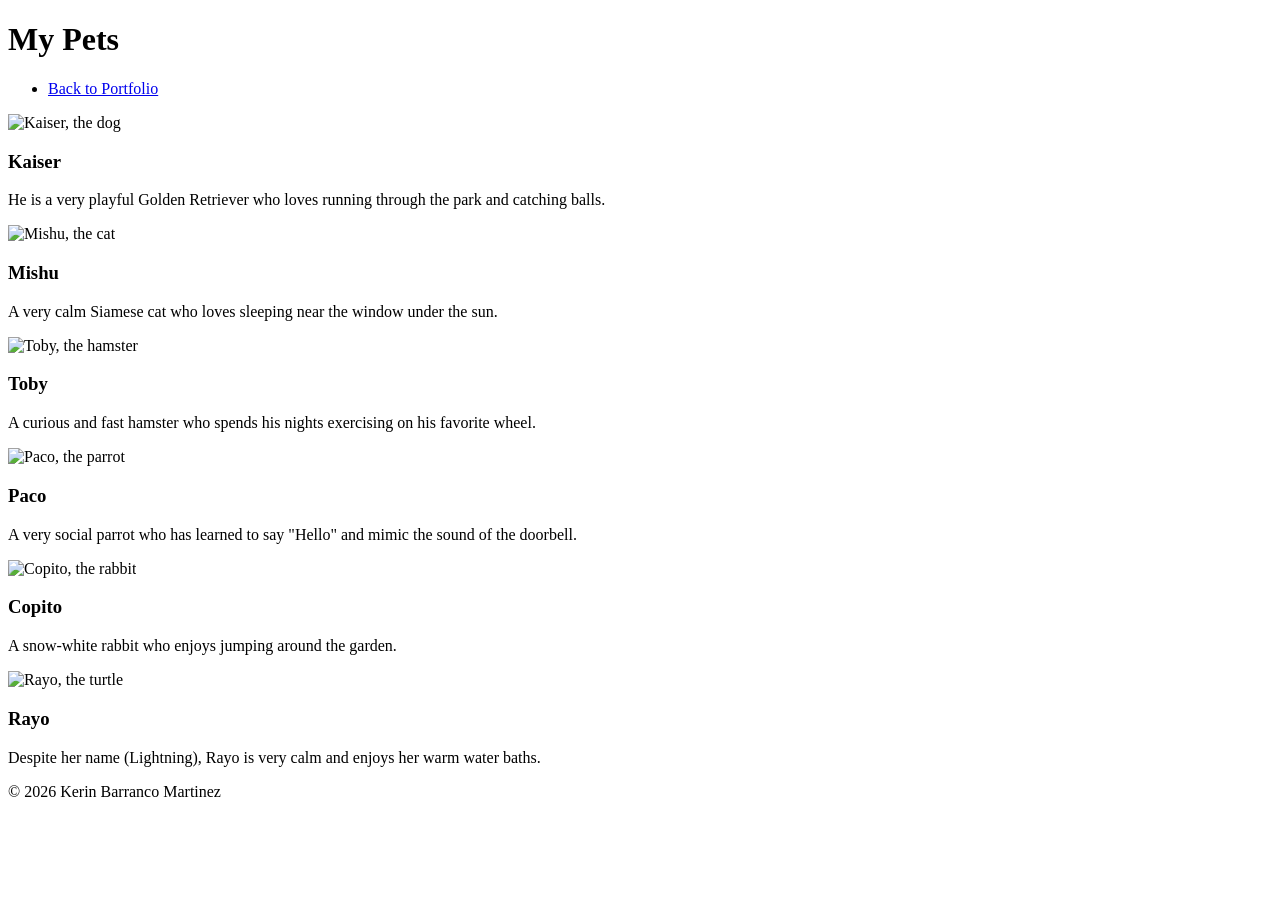
==== mascotas.html @ 3365f756 "Add files via upload" ====
<!DOCTYPE html>
<html lang="en">

<head>
    <meta charset="UTF-8">
    <meta name="viewport" content="width=device-width, initial-scale=1.0">
    <title>My Pets - Kerin Barranco Martinez</title>
    <link rel="stylesheet" href="css/styles.css">
</head>

<body>
    <header>
        <h1>My Pets</h1>
        <nav>
            <ul>
                <li><a href="index.html">Back to Portfolio</a></li>
            </ul>
        </nav>
    </header>

    <main>
        <section id="galeria-mascotas">
            <article>
                <img src="Imagenes/perro.webp" alt="Kaiser, the dog">
                <h3>Kaiser</h3>
                <p>He is a very playful Golden Retriever who loves running through the park and catching balls.</p>
            </article>

            <article>
                <img src="Imagenes/gata.webp" alt="Mishu, the cat">
                <h3>Mishu</h3>
                <p>A very calm Siamese cat who loves sleeping near the window under the sun.</p>
            </article>

            <article>
                <img src="Imagenes/hamster.webp" alt="Toby, the hamster">
                <h3>Toby</h3>
                <p>A curious and fast hamster who spends his nights exercising on his favorite wheel.</p>
            </article>

            <article>
                <img src="Imagenes/loro.webp" alt="Paco, the parrot">
                <h3>Paco</h3>
                <p>A very social parrot who has learned to say "Hello" and mimic the sound of the doorbell.</p>
            </article>

            <article>
                <img src="Imagenes/conejo.webp" alt="Copito, the rabbit">
                <h3>Copito</h3>
                <p>A snow-white rabbit who enjoys jumping around the garden.</p>
            </article>

            <article>
                <img src="Imagenes/tortuga.webp" alt="Rayo, the turtle">
                <h3>Rayo</h3>
                <p>Despite her name (Lightning), Rayo is very calm and enjoys her warm water baths.</p>
            </article>
        </section>
    </main>
    <footer>
        <p>&copy; 2026 Kerin Barranco Martinez</p>
    </footer>
</body>

</html>
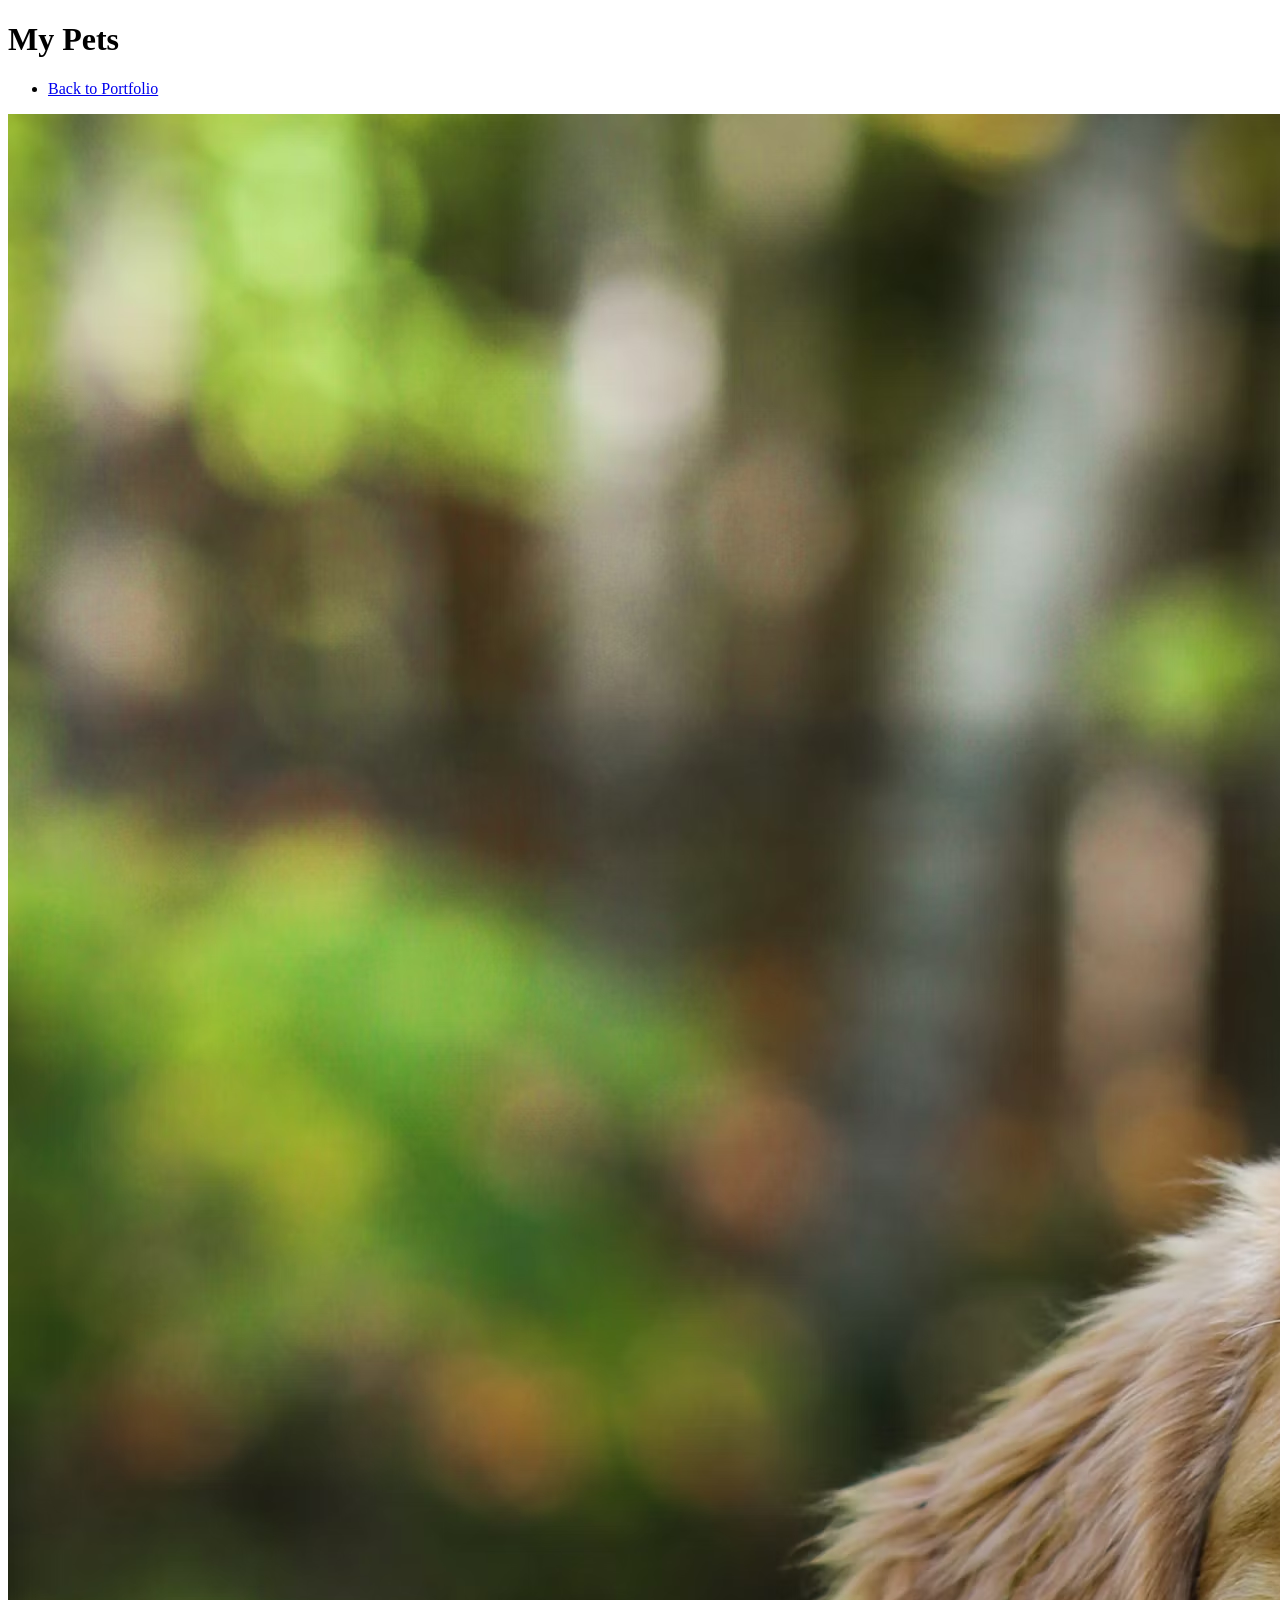
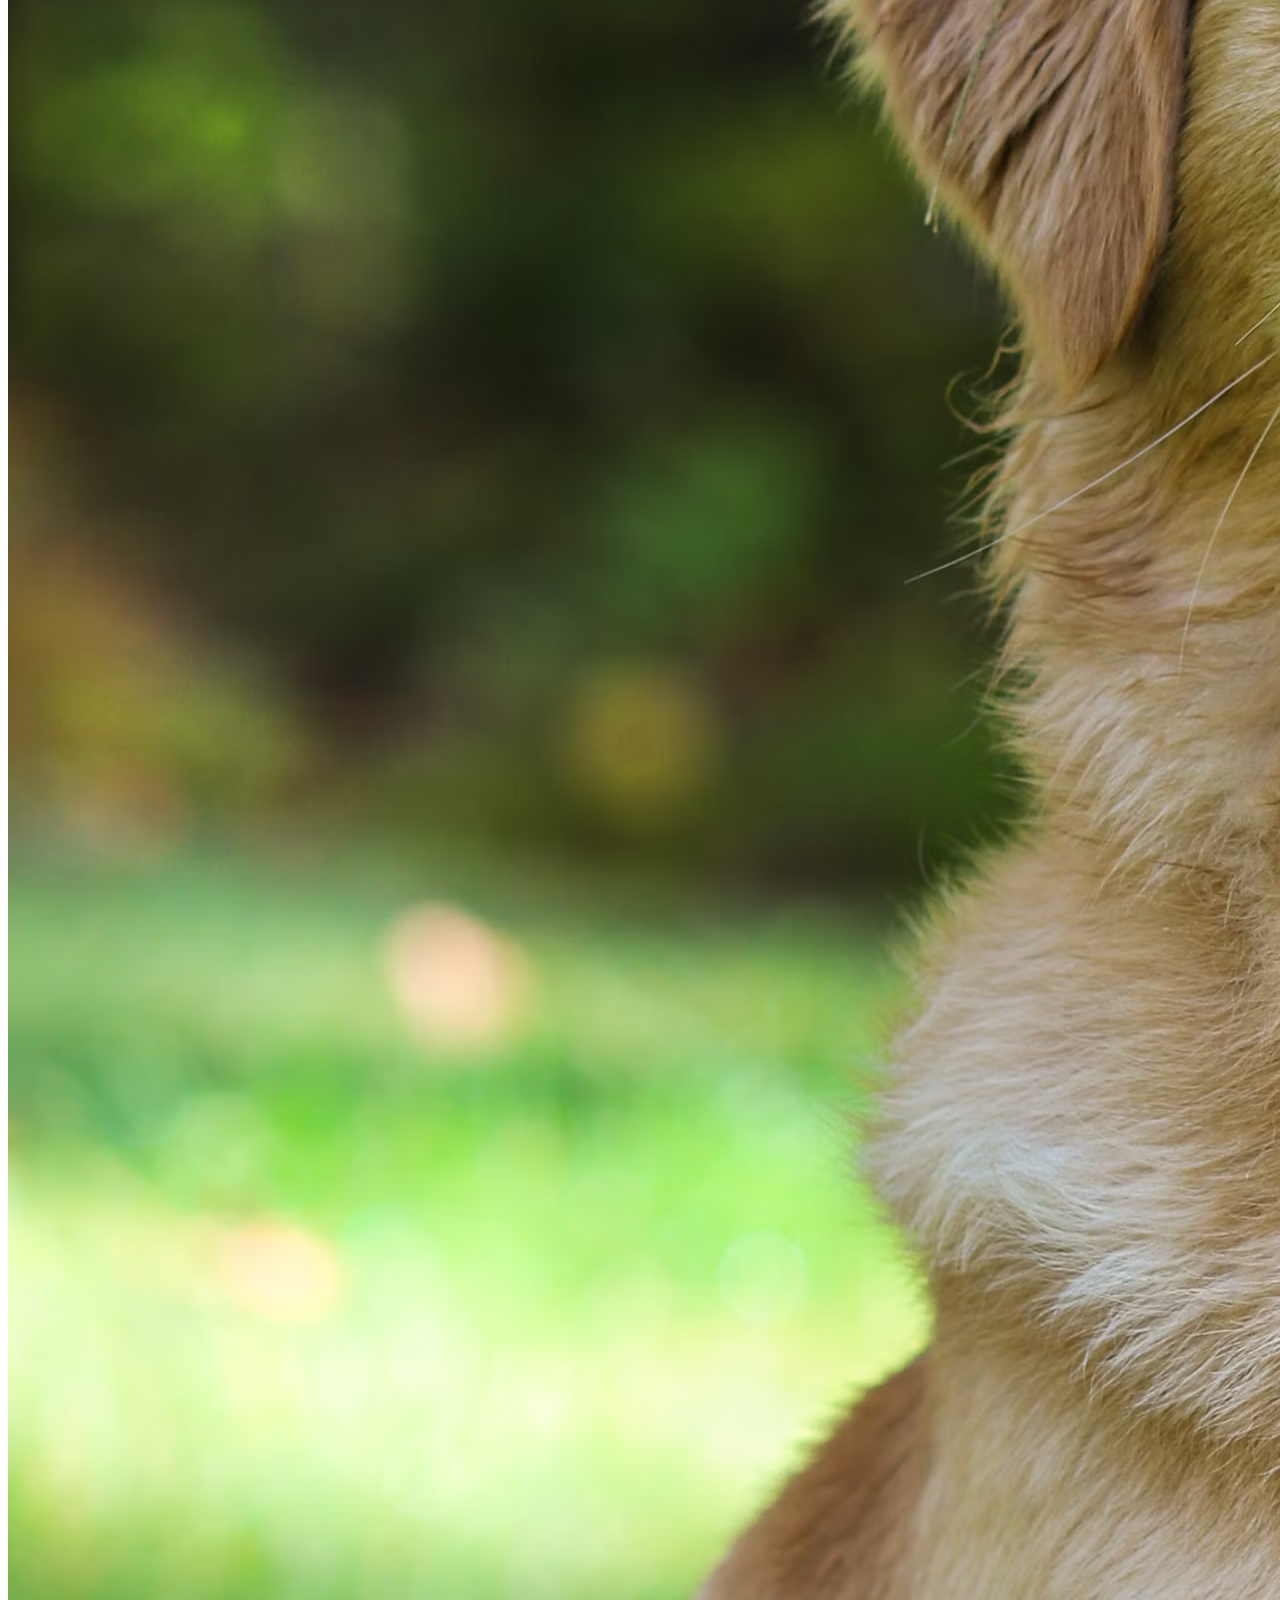
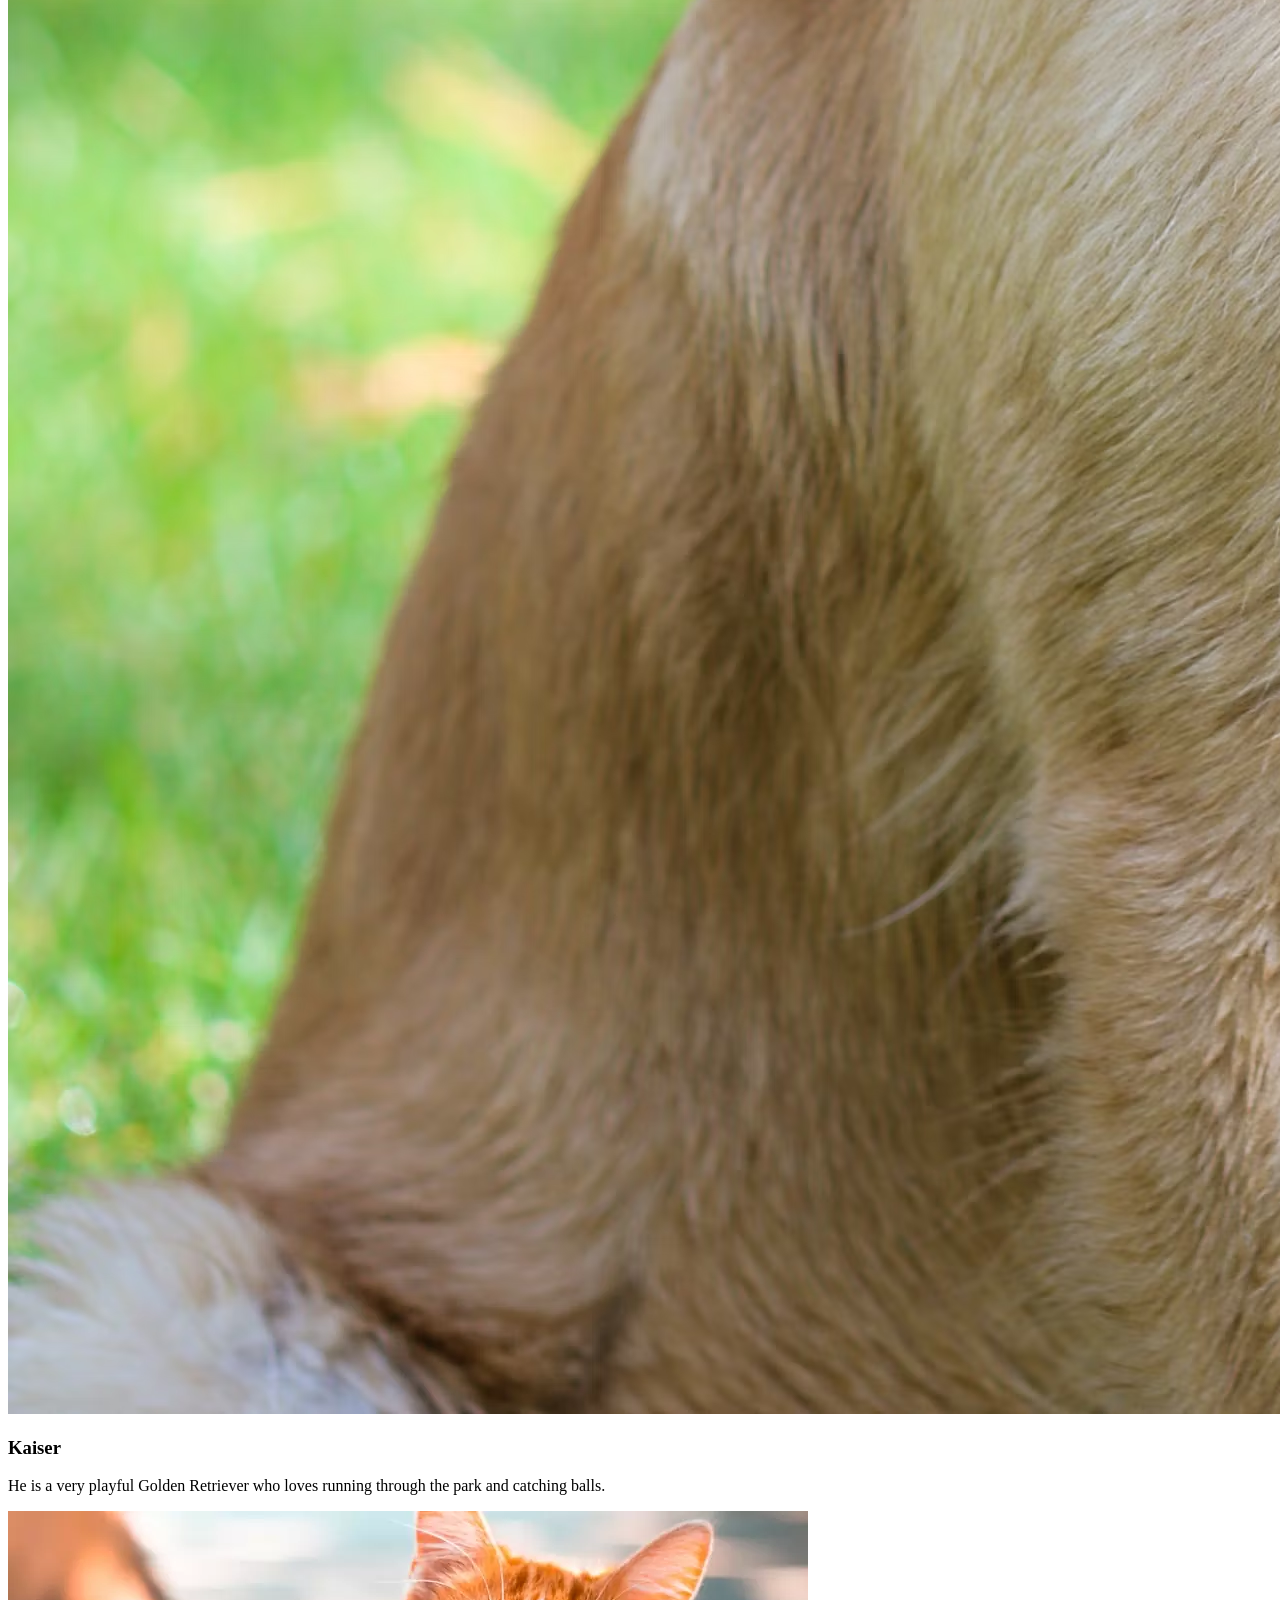
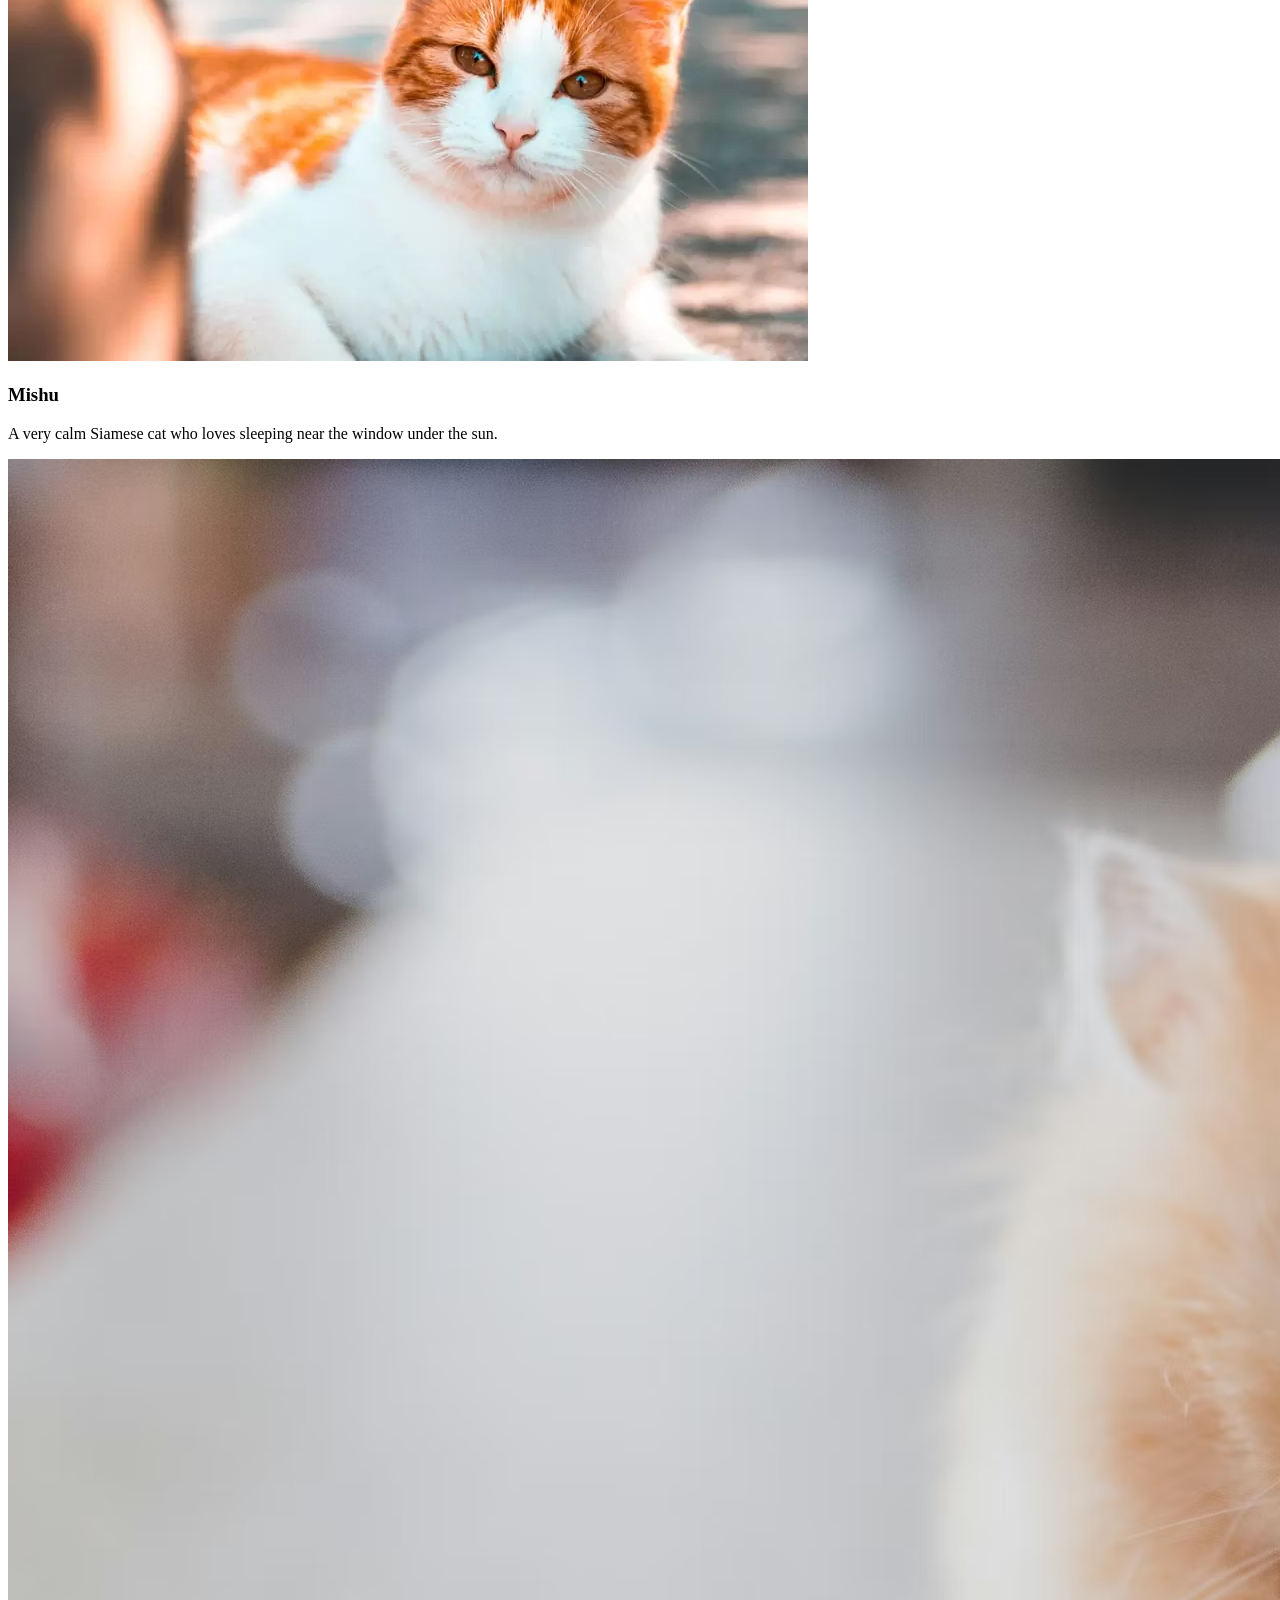
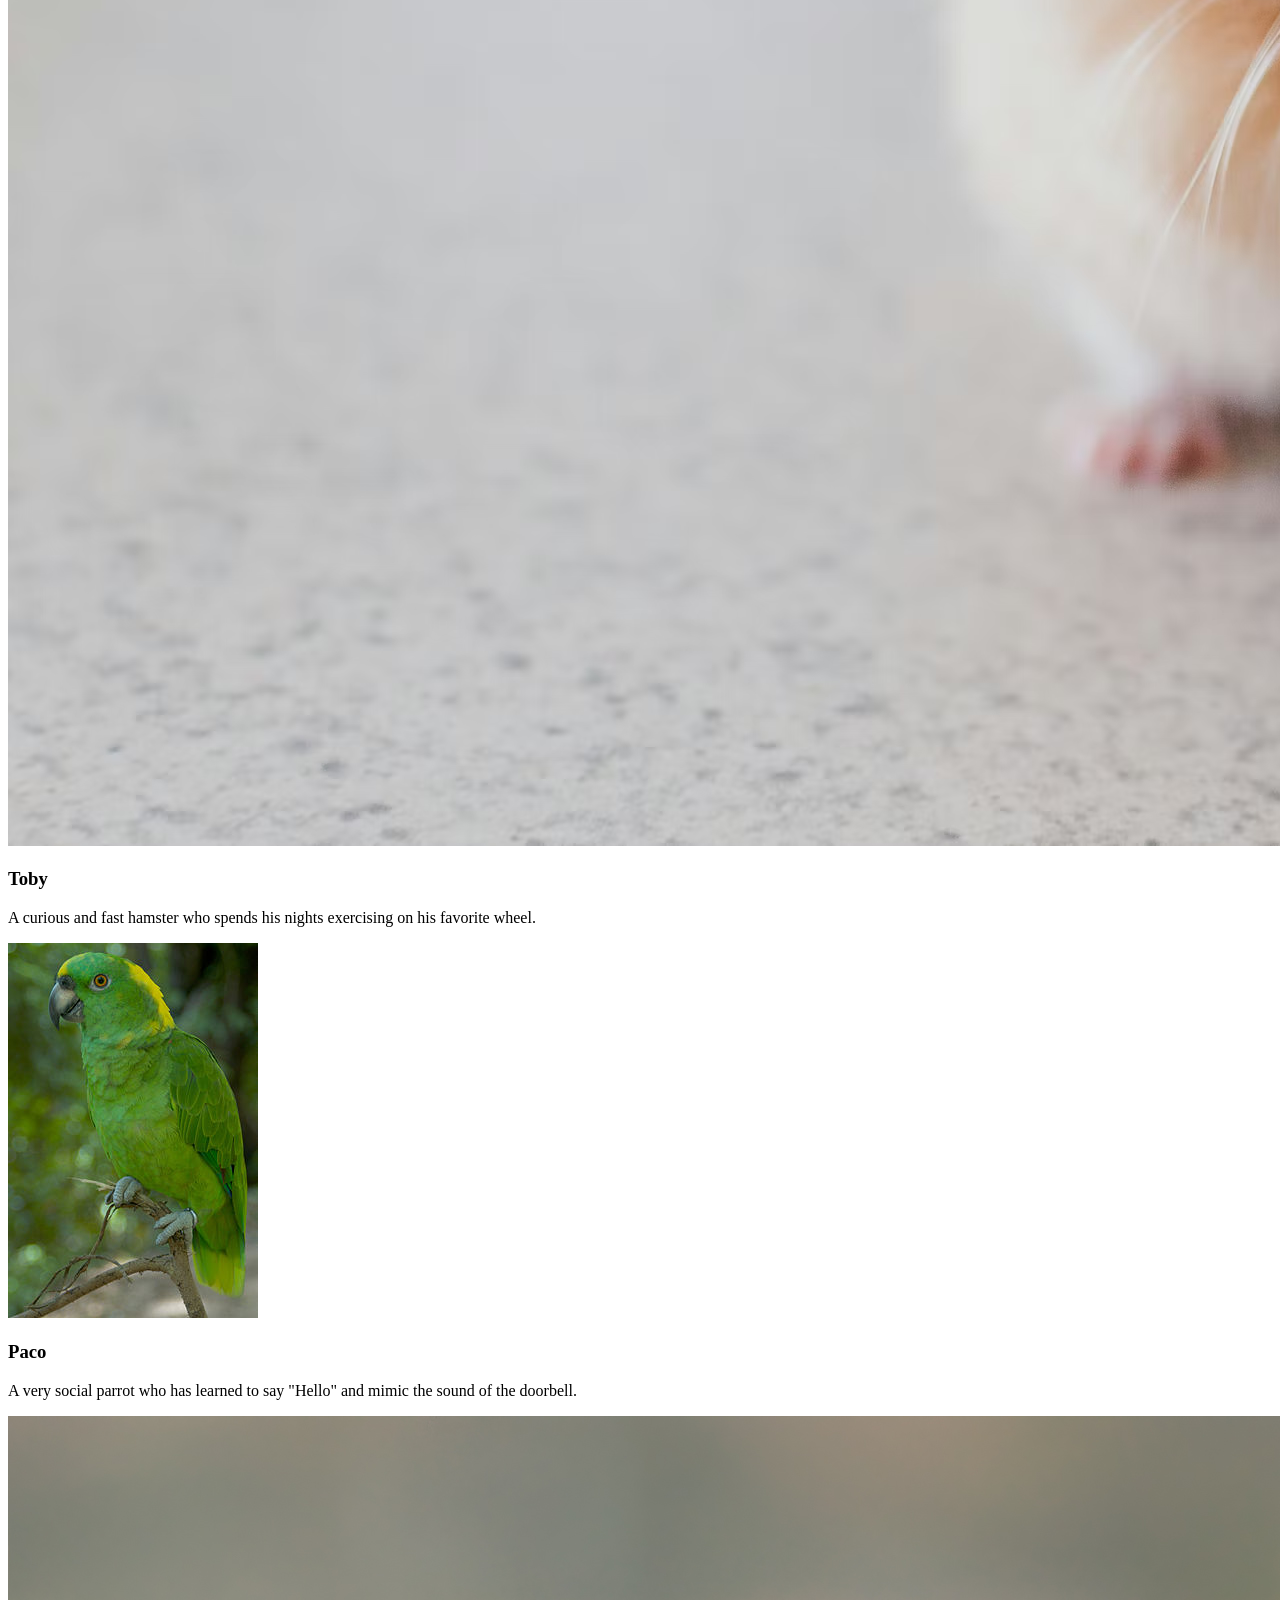
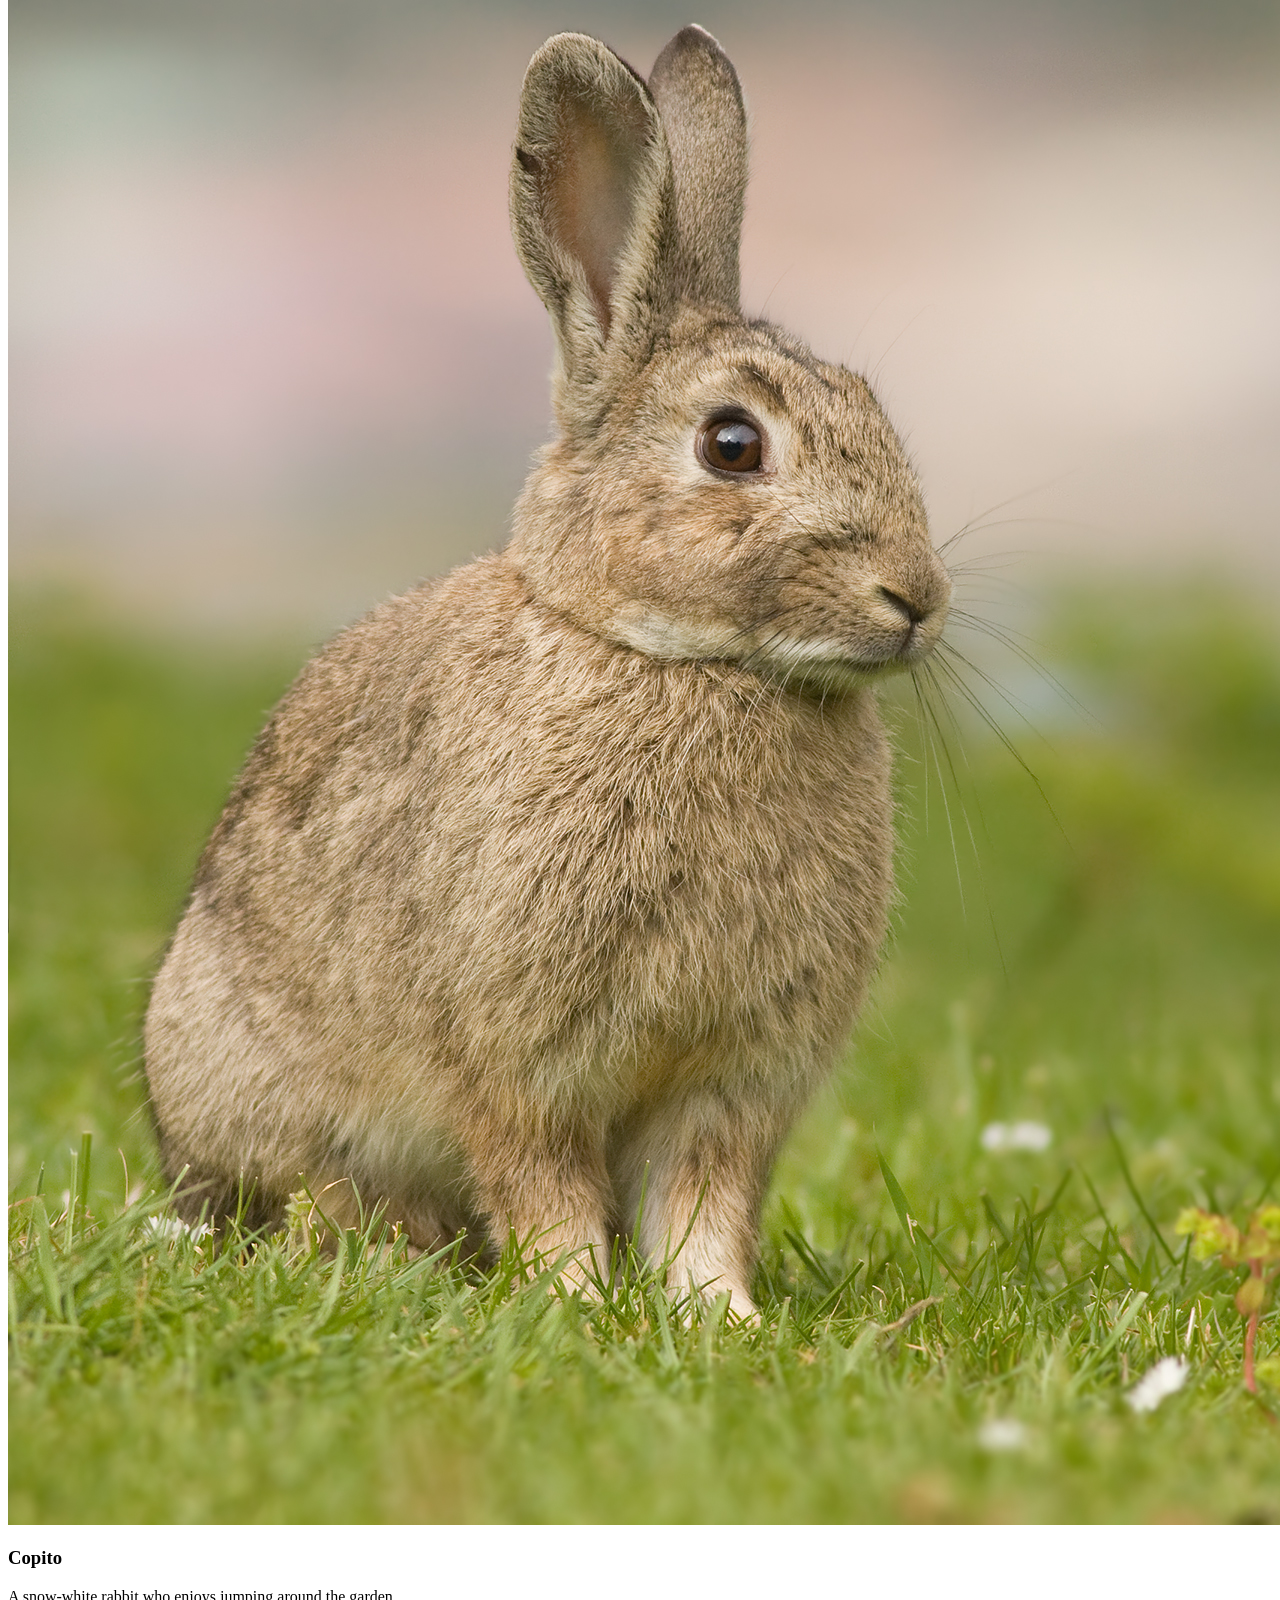
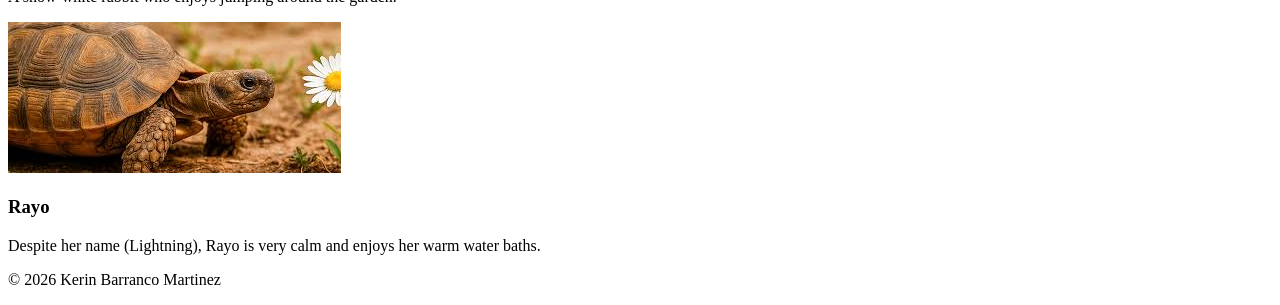
==== commit 0a53dc83: "añadiendo imágenes y actualización de mascotas" ====
--- a/mascotas.html
+++ b/mascotas.html
@@ -21,37 +21,37 @@
     <main>
         <section id="galeria-mascotas">
             <article>
-                <img src="Imagenes/perro.webp" alt="Kaiser, the dog">
+                <img src="imagenes/perro.webp" alt="Kaiser, the dog">
                 <h3>Kaiser</h3>
                 <p>He is a very playful Golden Retriever who loves running through the park and catching balls.</p>
             </article>
 
             <article>
-                <img src="Imagenes/gata.webp" alt="Mishu, the cat">
+                <img src="imagenes/gata.webp" alt="Mishu, the cat">
                 <h3>Mishu</h3>
                 <p>A very calm Siamese cat who loves sleeping near the window under the sun.</p>
             </article>
 
             <article>
-                <img src="Imagenes/hamster.webp" alt="Toby, the hamster">
+                <img src="imagenes/hamster.webp" alt="Toby, the hamster">
                 <h3>Toby</h3>
                 <p>A curious and fast hamster who spends his nights exercising on his favorite wheel.</p>
             </article>
 
             <article>
-                <img src="Imagenes/loro.webp" alt="Paco, the parrot">
+                <img src="imagenes/loro.webp" alt="Paco, the parrot">
                 <h3>Paco</h3>
                 <p>A very social parrot who has learned to say "Hello" and mimic the sound of the doorbell.</p>
             </article>
 
             <article>
-                <img src="Imagenes/conejo.webp" alt="Copito, the rabbit">
+                <img src="imagenes/conejo.webp" alt="Copito, the rabbit">
                 <h3>Copito</h3>
                 <p>A snow-white rabbit who enjoys jumping around the garden.</p>
             </article>
 
             <article>
-                <img src="Imagenes/tortuga.webp" alt="Rayo, the turtle">
+                <img src="imagenes/tortuga.webp" alt="Rayo, the turtle">
                 <h3>Rayo</h3>
                 <p>Despite her name (Lightning), Rayo is very calm and enjoys her warm water baths.</p>
             </article>
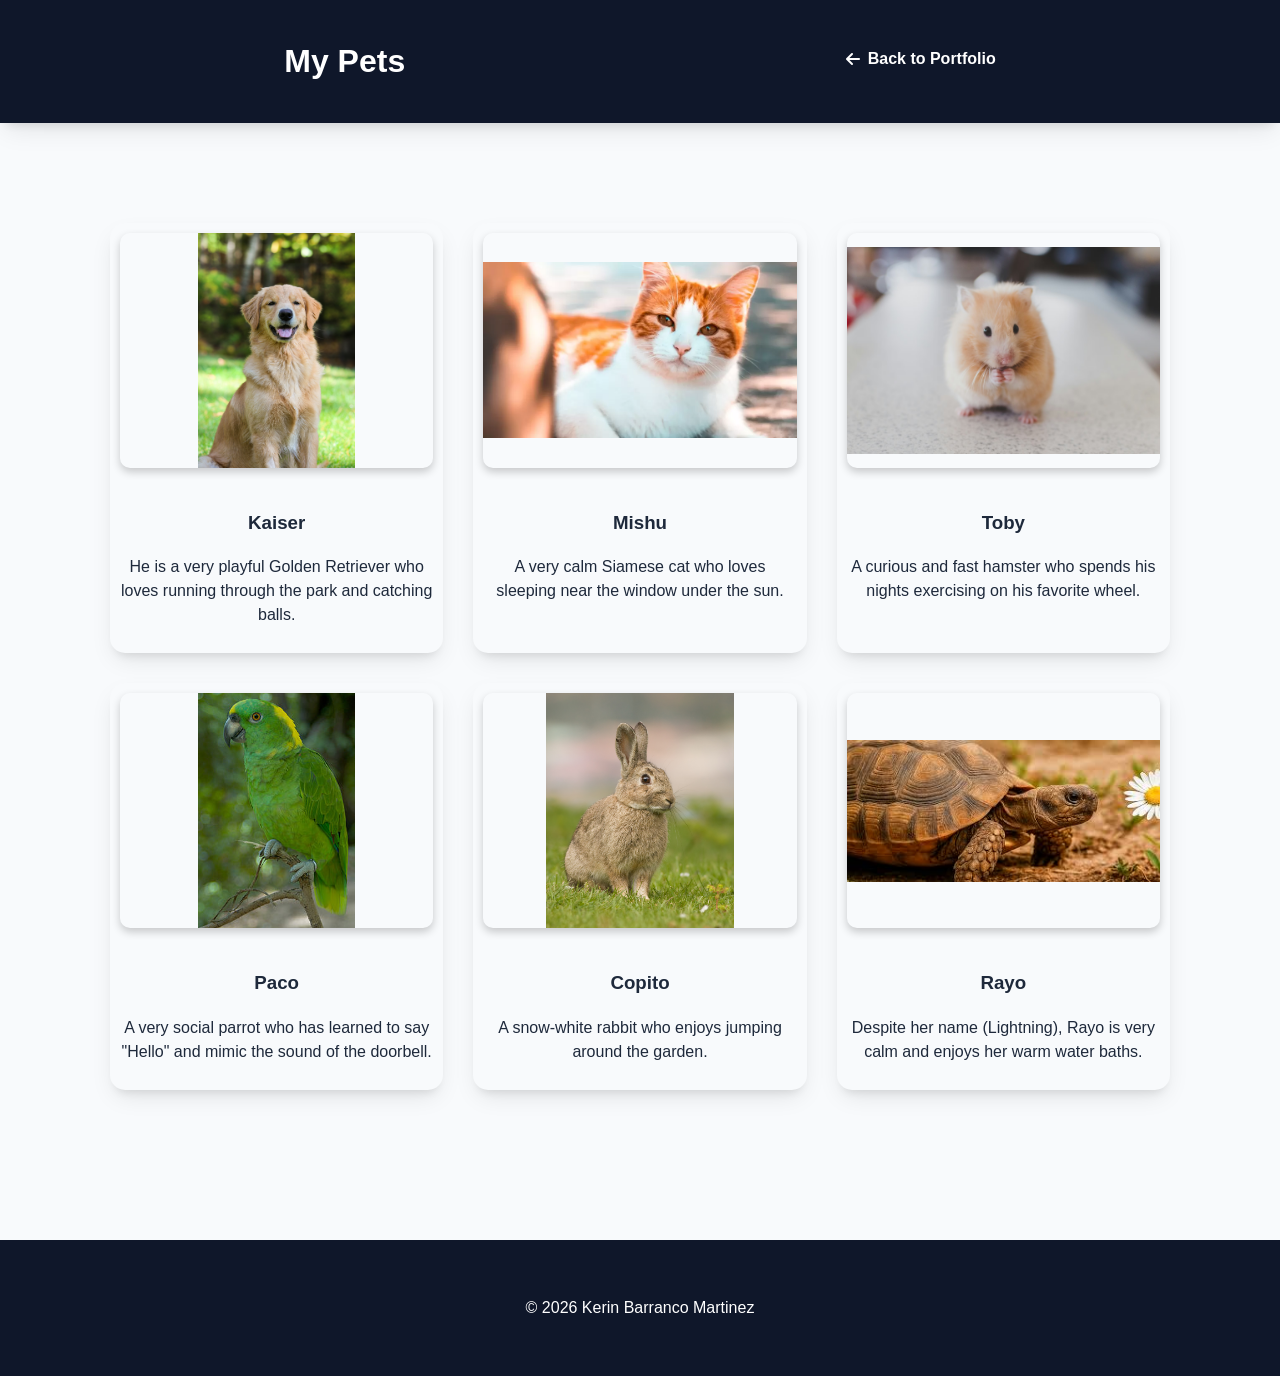
==== commit e1396f0f: "Add files via upload" ====
--- a/mascotas.html
+++ b/mascotas.html
@@ -5,6 +5,7 @@
     <meta charset="UTF-8">
     <meta name="viewport" content="width=device-width, initial-scale=1.0">
     <title>My Pets - Kerin Barranco Martinez</title>
+    <link rel="stylesheet" href="https://cdnjs.cloudflare.com/ajax/libs/font-awesome/6.4.0/css/all.min.css">
     <link rel="stylesheet" href="css/styles.css">
 </head>
 
@@ -12,9 +13,7 @@
     <header>
         <h1>My Pets</h1>
         <nav>
-            <ul>
-                <li><a href="index.html">Back to Portfolio</a></li>
-            </ul>
+            <a href="index.html" class="back-link"><i class="fas fa-arrow-left"></i> Back to Portfolio</a>
         </nav>
     </header>
 
@@ -60,6 +59,7 @@
     <footer>
         <p>&copy; 2026 Kerin Barranco Martinez</p>
     </footer>
+    <script src="js/script.js"></script>
 </body>
 
 </html>
--- a/css/styles.css
+++ b/css/styles.css
@@ -0,0 +1,366 @@
+/* Color variables for easy maintenance */
+:root {
+    --primary-color: #0f172a;
+    --secondary-color: #3b82f6;
+    --accent-color: #8b5cf6;
+    --bg-light: #f8fafc;
+    --text-dark: #1e293b;
+    --white: #ffffff;
+    --shadow: 0 10px 25px -5px rgba(0, 0, 0, 0.1), 0 8px 10px -6px rgba(0, 0, 0, 0.1);
+}
+
+/* General Styles */
+body {
+    font-family: 'Plus Jakarta Sans', sans-serif;
+    line-height: 1.5;
+    color: var(--text-dark);
+    margin: 0;
+    padding: 0;
+    background-color: var(--bg-light);
+}
+
+/* Header and Navigation */
+header {
+    position: sticky;
+    top: 0;
+    z-index: 1000;
+    display: flex;
+    justify-content: space-around;
+    align-items: center;
+    flex-wrap: wrap;
+    background-color: var(--primary-color);
+    color: var(--white);
+    padding: 1rem 5%;
+    box-shadow: var(--shadow);
+}
+
+nav ul {
+    list-style: none;
+    padding: 0;
+    margin: 0;
+    display: flex;
+    justify-content: center;
+    gap: 1.875rem;
+    /* 30px */
+}
+
+nav a {
+    color: var(--white);
+    text-decoration: none;
+    font-weight: 600;
+    transition: color 0.3s ease, border-bottom 0.3s ease;
+    padding-bottom: 0.3125rem;
+}
+
+nav a:hover {
+    color: var(--secondary-color);
+    border-bottom: 2px solid var(--secondary-color);
+}
+
+.menu-toggle {
+    display: none;
+    background: none;
+    border: none;
+    color: var(--white);
+    font-size: 1.5rem;
+    cursor: pointer;
+}
+
+.back-link {
+    display: flex;
+    align-items: center;
+    gap: 0.5rem;
+}
+
+/* Sections */
+main,
+section {
+    padding: 3.125rem 1.25rem;
+    max-width: 68.75rem;
+    margin: 0 auto;
+}
+
+/* Hero Section / About Me */
+#sobre-mi {
+    background: var(--white);
+    border-radius: 1.5rem;
+    margin-top: 2.5rem;
+    box-shadow: var(--shadow);
+    padding: 3.75rem 2.5rem;
+}
+
+.hero-content {
+    display: flex;
+    align-items: center;
+    justify-content: space-between;
+    gap: 2.5rem;
+    flex-wrap: wrap-reverse;
+}
+
+.hero-text {
+    flex: 1;
+    min-width: 300px;
+}
+
+.hero-text h1 {
+    font-size: 2.25rem;
+    margin-bottom: 0.625rem;
+}
+
+.hero-text span {
+    color: var(--secondary-color);
+}
+
+.profile-pic {
+    width: 15.625rem;
+    height: 15.625rem;
+    border-radius: 30% 70% 70% 30% / 30% 30% 70% 70%;
+    object-fit: cover;
+    border: 0.5rem solid var(--bg-light);
+    box-shadow: var(--shadow);
+    transition: border-radius 0.5s ease;
+}
+
+.profile-pic:hover {
+    border-radius: 50%;
+}
+
+.hero-buttons {
+    display: flex;
+    gap: 1rem;
+    margin: 1.5rem 0;
+}
+
+.hidden {
+    display: none;
+}
+
+#proyectos {
+    text-align: center;
+}
+
+/* Projects and Lists */
+#proyectos ul {
+    list-style: none;
+    padding: 0;
+    display: grid;
+    grid-template-columns: repeat(auto-fit, minmax(280px, 400px));
+    gap: 1.5625rem;
+    justify-content: center;
+}
+
+#proyectos li {
+    background: var(--white);
+    margin: 0;
+    padding: 1.25rem;
+    border-left: none;
+    border-bottom: 4px solid var(--secondary-color);
+    box-shadow: var(--shadow);
+    border-radius: 16px;
+    display: flex;
+    flex-direction: column;
+    justify-content: space-between;
+    transition: transform 0.3s ease;
+}
+
+#proyectos li:hover {
+    transform: translateY(-5px);
+}
+
+#proyectos li img {
+    width: 100%;
+    height: 11.25rem;
+    object-fit: cover;
+    border-radius: 0.75rem;
+    margin-bottom: 0.9375rem;
+}
+
+.project-links {
+    display: flex;
+    justify-content: center;
+    margin-top: 0.9375rem;
+}
+
+#proyectos li a {
+    display: inline-block;
+    color: var(--white);
+    background-color: var(--primary-color);
+    text-decoration: none;
+    font-weight: bold;
+    padding: 0.625rem 1.25rem;
+    border-radius: 0.5rem;
+    transition: all 0.3s ease;
+}
+
+/* Style for the "View Code" button */
+#proyectos li a.secondary {
+    background-color: var(--primary-color);
+}
+
+#proyectos li a:hover {
+    background-color: var(--secondary-color);
+    transform: scale(1.05);
+}
+
+#contacto {
+    text-align: center;
+}
+
+.social-links {
+    display: flex;
+    justify-content: center;
+    gap: 1.25rem;
+    flex-wrap: wrap;
+    margin-top: 1.875rem;
+}
+
+.social-btn {
+    display: flex;
+    align-items: center;
+    gap: 10px;
+    text-decoration: none;
+    color: var(--white);
+    background-color: var(--primary-color);
+    padding: 0.75rem 1.5rem;
+    border-radius: 0.75rem;
+    font-weight: 600;
+    transition: all 0.3s ease;
+    box-shadow: var(--shadow);
+    border: none;
+    cursor: pointer;
+}
+
+.social-btn i {
+    font-size: 1.1rem;
+}
+
+.social-btn:hover {
+    background-color: var(--secondary-color);
+    transform: translateY(-3px);
+}
+
+/* Pet Gallery (mascotas.html) */
+#galeria-mascotas {
+    display: flex;
+    flex-wrap: wrap;
+    gap: 1.875rem;
+    justify-content: center;
+}
+
+#galeria-mascotas article {
+    background: var(--bg-light);
+    padding: 0.625rem;
+    border-radius: 0.9375rem;
+    text-align: center;
+    box-shadow: var(--shadow);
+    transition: transform 0.3s ease;
+    flex: 1 1 18.75rem;
+    max-width: 350px;
+}
+
+#galeria-mascotas article:hover {
+    transform: translateY(-10px);
+}
+
+#galeria-mascotas img {
+    width: 100%;
+    max-width: 100%;
+    height: auto;
+    aspect-ratio: 4/3;
+    object-fit: contain;
+    border-radius: 0.625rem;
+    box-shadow: 0 4px 8px rgba(0, 0, 0, 0.2);
+    margin-bottom: 0.9375rem;
+}
+
+/* Media Queries */
+
+/* Tablet: Pantallas medianas */
+@media (max-width: 992px) {
+    #proyectos ul {
+        grid-template-columns: repeat(2, 1fr);
+    }
+
+    #galeria-mascotas {
+        display: grid;
+        grid-template-columns: repeat(3, 1fr);
+    }
+
+    #galeria-mascotas article {
+        max-width: none;
+    }
+}
+
+/* Tablet: Pantallas medianas (ajuste de rejilla antes del modo móvil) */
+@media (max-width: 850px) and (min-width: 601px) {
+    #proyectos ul {
+        grid-template-columns: repeat(2, 1fr);
+    }
+    
+    .menu-toggle {
+        display: none;
+    }
+}
+
+/* Mobile: Dispositivos pequeños (menores a 600px) */
+@media (max-width: 600px) {
+    header {
+        justify-content: space-between;
+        padding: 0.8rem 1rem;
+        flex-direction: row; /* Asegura que el h1 y el botón estén en la misma línea */
+        align-items: center;
+    }
+
+    header h1 {
+        font-size: 1.1rem;
+        margin: 0;
+    }
+
+    .menu-toggle {
+        display: block; /* Muestra el botón de hamburguesa solo aquí */
+        min-width: 40px;
+        min-height: 40px;
+    }
+
+    nav ul {
+        display: none; /* Oculto por defecto en móvil */
+        flex-direction: column;
+        position: absolute;
+        top: 100%; /* Se despliega justo debajo del header */
+        left: 0;
+        width: 100%;
+        background-color: var(--primary-color);
+        padding: 1rem 0;
+        gap: 1rem;
+        text-align: center;
+        box-shadow: var(--shadow);
+        z-index: 999;
+    }
+
+    nav ul.active {
+        display: flex; /* Se muestra cuando el JS añade la clase 'active' */
+    }
+
+    /* Ajustes de cuadrícula para móviles */
+    #proyectos ul {
+        grid-template-columns: 1fr;
+    }
+
+    #galeria-mascotas {
+        display: grid;
+        grid-template-columns: repeat(2, 1fr);
+    }
+
+    #galeria-mascotas article {
+        max-width: none;
+    }
+}
+
+/* Footer */
+footer {
+    text-align: center;
+    padding: 40px;
+    background-color: var(--primary-color);
+    color: white;
+    margin-top: 50px;
+}
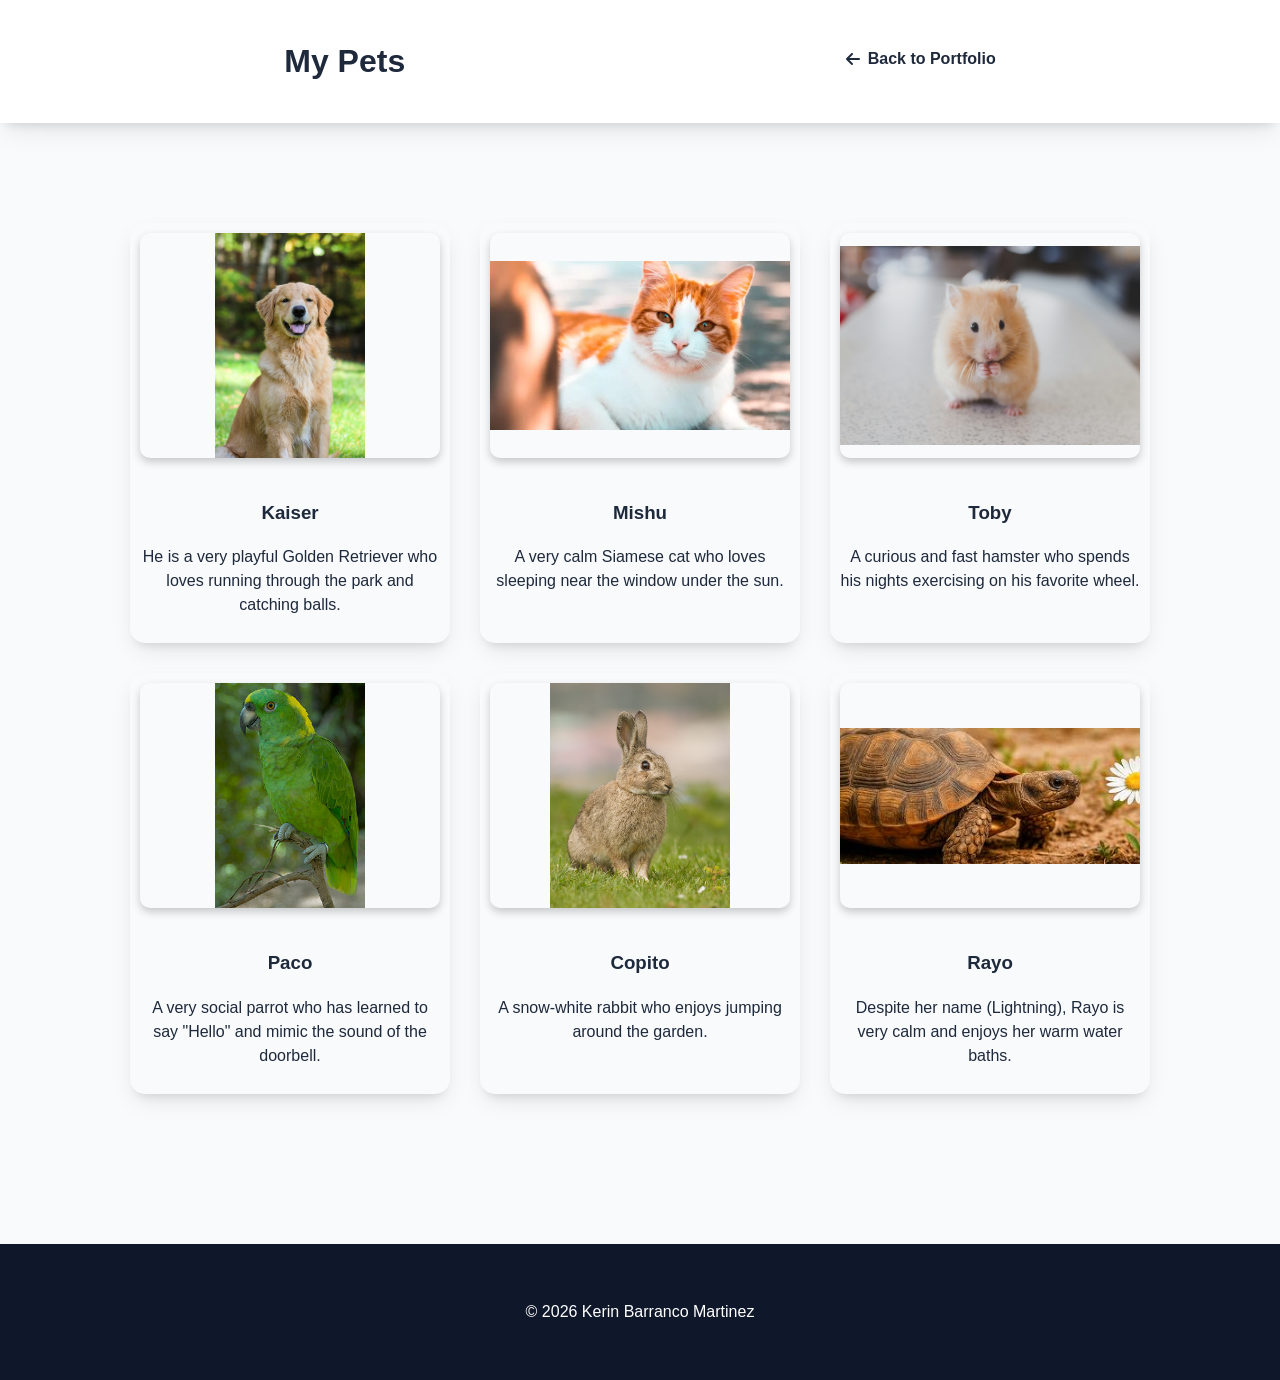
==== commit f14595e5: "Add files via upload" ====
--- a/mascotas.html
+++ b/mascotas.html
@@ -7,6 +7,9 @@
     <title>My Pets - Kerin Barranco Martinez</title>
     <link rel="stylesheet" href="https://cdnjs.cloudflare.com/ajax/libs/font-awesome/6.4.0/css/all.min.css">
     <link rel="stylesheet" href="css/styles.css">
+    <!-- Espacio para agregar un favicon -->
+    <link rel="icon" href="logos/favicon.webp" type="image/webp" sizes="32x32">
+    <link rel="apple-touch-icon" href="logos/favicon.webp" sizes="180x180">
 </head>
 
 <body>
--- a/css/styles.css
+++ b/css/styles.css
@@ -10,6 +10,11 @@
 }
 
 /* General Styles */
+/* AÑADIDO: El box-sizing es vital para que Firefox no estire el menú más de la cuenta */
+* {
+    box-sizing: border-box;
+}
+
 body {
     font-family: 'Plus Jakarta Sans', sans-serif;
     line-height: 1.5;
@@ -28,10 +33,23 @@
     justify-content: space-around;
     align-items: center;
     flex-wrap: wrap;
-    background-color: var(--primary-color);
-    color: var(--white);
+    background-color: var(--white);
+    color: var(--text-dark);
     padding: 1rem 5%;
     box-shadow: var(--shadow);
+}
+
+.logo-container {
+    display: flex;
+    align-items: center;
+    gap: 15px;
+}
+
+.logo-container .logo {
+    height: 120px; /* Tamaño ajustable para el logo */
+    width: auto;
+    object-fit: contain;
+    max-height: 150px;
 }
 
 nav ul {
@@ -41,11 +59,10 @@
     display: flex;
     justify-content: center;
     gap: 1.875rem;
-    /* 30px */
 }
 
 nav a {
-    color: var(--white);
+    color: var(--text-dark);
     text-decoration: none;
     font-weight: 600;
     transition: color 0.3s ease, border-bottom 0.3s ease;
@@ -61,7 +78,7 @@
     display: none;
     background: none;
     border: none;
-    color: var(--white);
+    color: var(--text-dark);
     font-size: 1.5rem;
     cursor: pointer;
 }
@@ -131,8 +148,9 @@
     margin: 1.5rem 0;
 }
 
+/* ESTO ES LO QUE TE FALTABA: No borrar el sistema de visibilidad */
 .hidden {
-    display: none;
+    display: none !important;
 }
 
 #proyectos {
@@ -192,7 +210,6 @@
     transition: all 0.3s ease;
 }
 
-/* Style for the "View Code" button */
 #proyectos li a.secondary {
     background-color: var(--primary-color);
 }
@@ -237,6 +254,81 @@
 .social-btn:hover {
     background-color: var(--secondary-color);
     transform: translateY(-3px);
+}
+
+/* Contact Form Styles */
+.contact-box {
+    background: var(--white);
+    padding: 2.5rem;
+    border-radius: 1rem;
+    box-shadow: var(--shadow);
+    max-width: 600px;
+    margin: 2.5rem auto 0;
+    text-align: left;
+}
+
+.contact-box h3 {
+    text-align: center;
+    margin-top: 0;
+    margin-bottom: 1.5rem;
+    color: var(--primary-color);
+}
+
+.contact-form {
+    display: flex;
+    flex-direction: column;
+    gap: 1.25rem;
+}
+
+.form-group {
+    display: flex;
+    flex-direction: column;
+    gap: 0.5rem;
+}
+
+.form-group label {
+    font-weight: 600;
+    color: var(--text-dark);
+}
+
+.form-group input,
+.form-group textarea {
+    padding: 0.8rem;
+    border: 1px solid #cbd5e1;
+    border-radius: 0.5rem;
+    font-family: inherit;
+    font-size: 1rem;
+    background-color: var(--bg-light);
+    transition: border-color 0.3s ease, box-shadow 0.3s ease;
+}
+
+.form-group input:focus,
+.form-group textarea:focus {
+    outline: none;
+    border-color: var(--secondary-color);
+    box-shadow: 0 0 0 3px rgba(59, 130, 246, 0.2);
+}
+
+.submit-btn {
+    background-color: var(--secondary-color);
+    color: var(--white);
+    border: none;
+    padding: 1rem;
+    border-radius: 0.5rem;
+    font-size: 1.1rem;
+    font-weight: bold;
+    cursor: pointer;
+    transition: background-color 0.3s ease, transform 0.2s ease;
+    margin-top: 0.5rem;
+    display: flex;
+    justify-content: center;
+    align-items: center;
+    gap: 10px;
+}
+
+.submit-btn:hover {
+    background-color: #2563eb;
+    transform: translateY(-2px);
 }
 
 /* Pet Gallery (mascotas.html) */
@@ -275,39 +367,47 @@
 
 /* Media Queries */
 
-/* Tablet: Pantallas medianas */
-@media (max-width: 992px) {
+/* Pantallas medianas (Tablets) */
+@media (min-width: 768px) and (max-width: 1024px) {
     #proyectos ul {
         grid-template-columns: repeat(2, 1fr);
     }
-
     #galeria-mascotas {
         display: grid;
         grid-template-columns: repeat(3, 1fr);
     }
-
     #galeria-mascotas article {
         max-width: none;
     }
 }
 
-/* Tablet: Pantallas medianas (ajuste de rejilla antes del modo móvil) */
+/* Pantallas grandes (Escritorio) */
+@media (min-width: 1025px) {
+    #proyectos ul {
+        grid-template-columns: repeat(auto-fit, minmax(280px, 1fr));
+    }
+    #galeria-mascotas {
+        display: flex; /* Mantenemos el flex wrap original o usamos grid */
+        flex-wrap: wrap;
+        justify-content: center;
+    }
+}
+
 @media (max-width: 850px) and (min-width: 601px) {
     #proyectos ul {
         grid-template-columns: repeat(2, 1fr);
     }
-    
     .menu-toggle {
         display: none;
     }
 }
 
-/* Mobile: Dispositivos pequeños (menores a 600px) */
+/* Mobile: EL AJUSTE ESTÁ AQUÍ */
 @media (max-width: 600px) {
     header {
         justify-content: space-between;
         padding: 0.8rem 1rem;
-        flex-direction: row; /* Asegura que el h1 y el botón estén en la misma línea */
+        flex-direction: row;
         align-items: center;
     }
 
@@ -316,32 +416,59 @@
         margin: 0;
     }
 
+    .logo-container .logo {
+        height: 80px; /* Logo un poco más pequeño en móviles */
+    }
+
     .menu-toggle {
-        display: block; /* Muestra el botón de hamburguesa solo aquí */
-        min-width: 40px;
-        min-height: 40px;
+        display: flex;
+        width: 50px;
+        height: 50px;
+        padding: 0;
+        background: transparent;
+        align-items: center;
+        justify-content: center;
+    }
+
+    nav {
+        position: static; /* Firefox se comporta mejor así con absolute children */
     }
 
     nav ul {
-        display: none; /* Oculto por defecto en móvil */
-        flex-direction: column;
+        display: none;
+        flex-direction: column; /* PARA QUE EL TAMAÑO SEA CONTROLADO */
         position: absolute;
-        top: 100%; /* Se despliega justo debajo del header */
-        left: 0;
+        top: 100%;
+        right: 0; /* ANCLADO A LA DERECHA */
+        width: 250px; /* TAMAÑO ARREGLADO */
+        background-color: var(--white);
+        padding: 1.5rem 1rem;
+        gap: 0.8rem;
+        box-shadow: var(--shadow);
+        z-index: 2000; /* POR ENCIMA DE TODO EN FIREFOX */
+        border-radius: 0 0 0 15px;
+    }
+
+    nav ul.active {
+        display: flex !important;
+    }
+
+    nav ul li {
+        flex: none; /* Quitamos el 40% que los hacía gigantes */
         width: 100%;
-        background-color: var(--primary-color);
-        padding: 1rem 0;
-        gap: 1rem;
         text-align: center;
-        box-shadow: var(--shadow);
-        z-index: 999;
-    }
-
-    nav ul.active {
-        display: flex; /* Se muestra cuando el JS añade la clase 'active' */
-    }
-
-    /* Ajustes de cuadrícula para móviles */
+    }
+
+    nav ul li a {
+        font-size: 1.1rem;
+        padding: 1rem 0.5rem;
+        display: block;
+        background-color: var(--bg-light);
+        color: var(--text-dark);
+        border-radius: 8px;
+        border: 1px solid rgba(0, 0, 0, 0.1);
+    }
+
     #proyectos ul {
         grid-template-columns: 1fr;
     }
@@ -363,4 +490,4 @@
     background-color: var(--primary-color);
     color: white;
     margin-top: 50px;
-}+}
